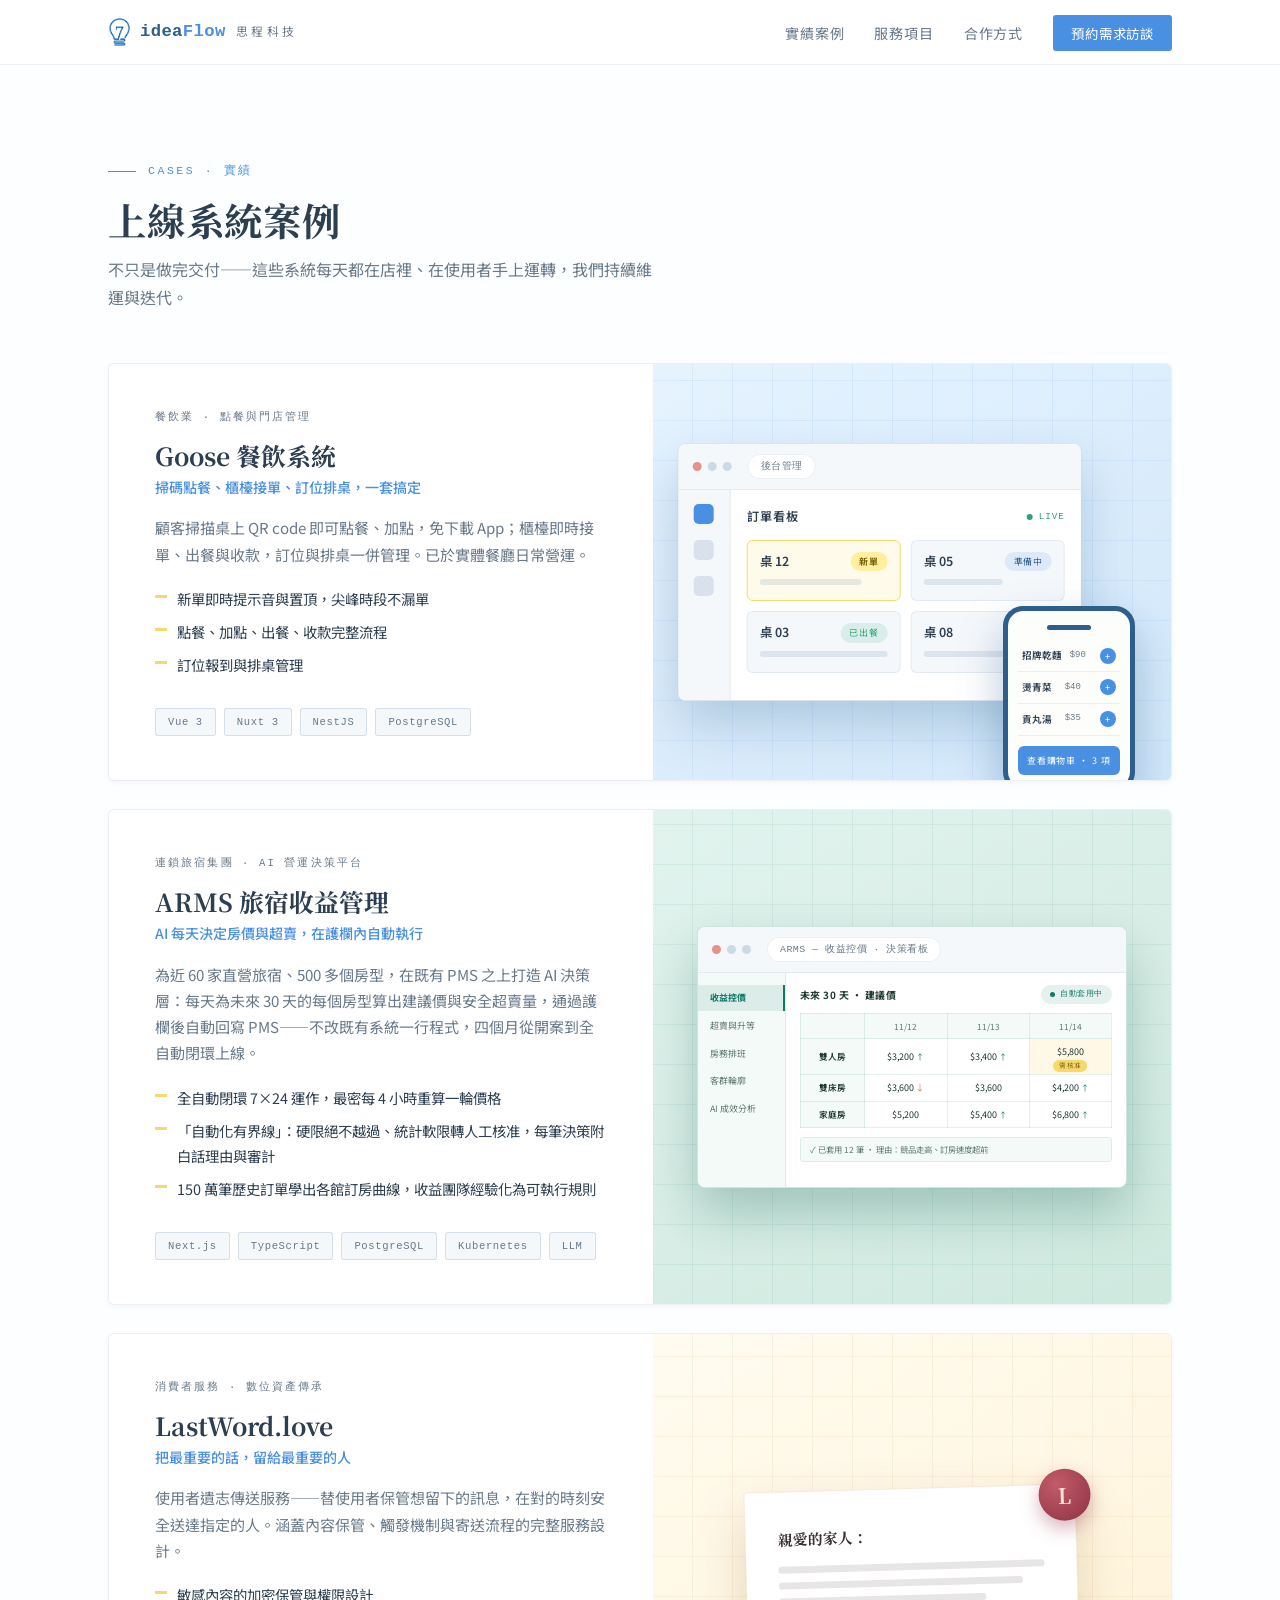
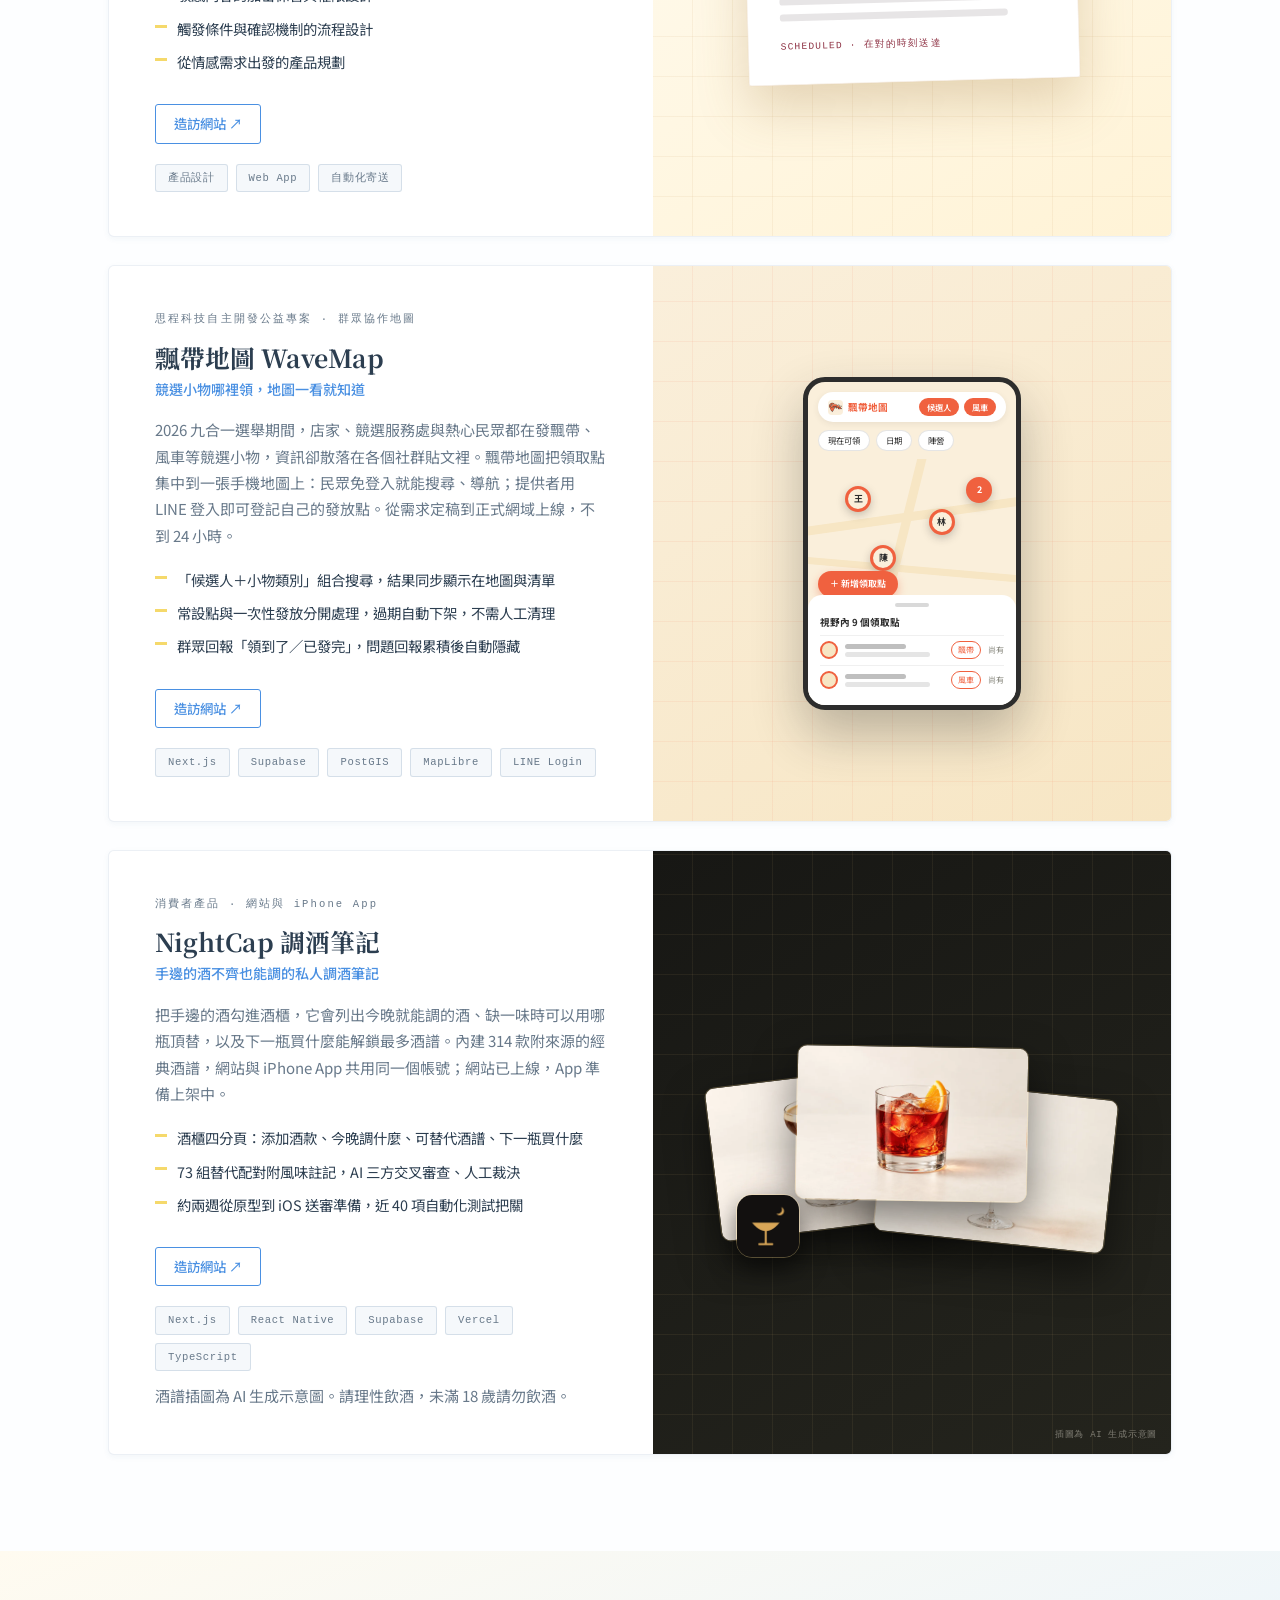
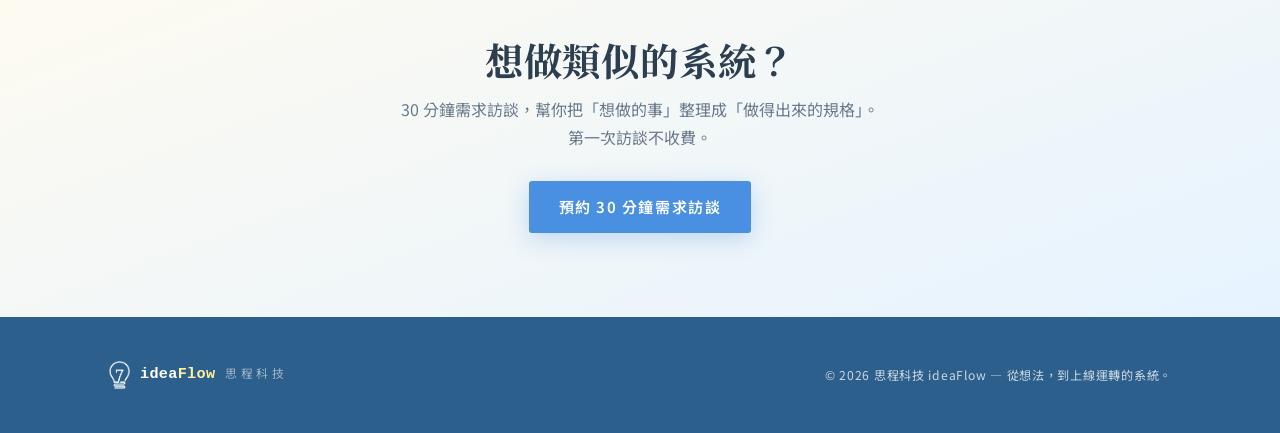
==== cases/index.html @ b265e61f "feat(cases): 首頁精選 3 案例 + /cases/ 獨立案例頁 - 首頁案例區精選 Goose、ARMS、WaveMap，加「查看全部 5 個案例」按鈕 - 新增 /cases/ 頁：全" ====
<!DOCTYPE html>
<html lang="zh-TW">
<head>
    <meta charset="UTF-8">
    <meta name="viewport" content="width=device-width, initial-scale=1.0">
    <title>上線系統案例 — 思程科技 ideaFlow</title>
    <meta name="description" content="思程科技的上線系統案例：Goose 餐飲點餐系統、ARMS 旅宿 AI 收益管理平台、LastWord.love、飄帶地圖 WaveMap 與 NightCap 調酒筆記。每個系統都在真實營運中。">
    <meta name="keywords" content="軟體開發案例,客製系統,餐飲點餐系統,旅宿收益管理,AI 系統開發,台中,ideaFlow,思程科技">
    <link rel="canonical" href="https://www.ideaflow.com.tw/cases/">

    <!-- Google Tag Manager -->
    <script>(function(w,d,s,l,i){w[l]=w[l]||[];w[l].push({'gtm.start':
    new Date().getTime(),event:'gtm.js'});var f=d.getElementsByTagName(s)[0],
    j=d.createElement(s),dl=l!='dataLayer'?'&l='+l:'';j.async=true;j.src=
    'https://www.googletagmanager.com/gtm.js?id='+i+dl;f.parentNode.insertBefore(j,f);
    })(window,document,'script','dataLayer','GTM-PHTSDS7L');</script>
    <!-- End Google Tag Manager -->

    <!-- Open Graph -->
    <meta property="og:type" content="website">
    <meta property="og:title" content="上線系統案例 — 思程科技 ideaFlow">
    <meta property="og:description" content="餐飲點餐、旅宿 AI 收益管理、消費者產品與公益地圖——每個系統都在真實營運中。">
    <meta property="og:url" content="https://www.ideaflow.com.tw/cases/">
    <meta property="og:image" content="https://www.ideaflow.com.tw/assets/og-image.png">
    <meta name="twitter:card" content="summary_large_image">

    <link rel="icon" type="image/png" sizes="32x32" href="/assets/favicon-32.png">
    <link rel="apple-touch-icon" href="/assets/apple-touch-icon.png">

    <link rel="preconnect" href="https://fonts.googleapis.com">
    <link rel="preconnect" href="https://fonts.gstatic.com" crossorigin>
    <link href="https://fonts.googleapis.com/css2?family=Noto+Sans+TC:wght@400;500;700&family=Noto+Serif+TC:wght@700&display=swap" rel="stylesheet">
    <link rel="stylesheet" href="/styles.css?v=11">
</head>
<body>
<!-- Google Tag Manager (noscript) -->
<noscript><iframe src="https://www.googletagmanager.com/ns.html?id=GTM-PHTSDS7L"
height="0" width="0" style="display:none;visibility:hidden"></iframe></noscript>
<!-- End Google Tag Manager (noscript) -->

<nav>
  <div class="nav-in">
    <a class="logo" href="/">
      <img src="/assets/logo-mark-blue.png" alt="ideaFlow logo">
      <b>idea<span>Flow</span></b><em>思程科技</em>
    </a>
    <ul class="nav-links">
      <li><a href="/cases/" aria-current="page">實績案例</a></li>
      <li><a href="/#services">服務項目</a></li>
      <li><a href="/#process">合作方式</a></li>
      <li><a href="/#contact" class="nav-cta" data-cta="nav">預約需求訪談</a></li>
    </ul>
  </div>
</nav>

<section class="cases">
  <div class="wrap">
    <div class="eyebrow reveal">CASES · 實績</div>
    <h1 class="section-title reveal">上線系統案例</h1>
    <p class="section-lede reveal">不只是做完交付——這些系統每天都在店裡、在使用者手上運轉，我們持續維運與迭代。</p>

    <div class="case-list">
      <article class="case reveal" id="goose">
        <div class="case-info">
          <span class="case-kind">餐飲業 · 點餐與門店管理</span>
          <h3>Goose 餐飲系統</h3>
          <div class="sub">掃碼點餐、櫃檯接單、訂位排桌，一套搞定</div>
          <p>顧客掃描桌上 QR code 即可點餐、加點，免下載 App；櫃檯即時接單、出餐與收款，訂位與排桌一併管理。已於實體餐廳日常營運。</p>
          <ul class="case-points">
            <li>新單即時提示音與置頂，尖峰時段不漏單</li>
            <li>點餐、加點、出餐、收款完整流程</li>
            <li>訂位報到與排桌管理</li>
          </ul>
          <div class="tags">
            <span class="tag">Vue 3</span><span class="tag">Nuxt 3</span>
            <span class="tag">NestJS</span><span class="tag">PostgreSQL</span>
          </div>
        </div>
        <div class="case-visual" aria-hidden="true">
          <div class="g-window">
            <div class="mock-bar">
              <i></i><i></i><i></i>
              <span class="mock-url">後台管理</span>
            </div>
            <div class="mock-body" style="min-height:210px">
              <div class="mock-side">
                <i class="on"></i><i></i><i></i>
              </div>
              <div class="mock-main">
                <div class="mock-head"><b>訂單看板</b><span class="mock-live">LIVE</span></div>
                <div class="order-grid">
                  <div class="order-card new">
                    <div class="order-top"><b>桌 12</b><span class="pill pill-new">新單</span></div>
                    <div class="order-line mid"></div>
                  </div>
                  <div class="order-card">
                    <div class="order-top"><b>桌 05</b><span class="pill pill-prep">準備中</span></div>
                    <div class="order-line short"></div>
                  </div>
                  <div class="order-card">
                    <div class="order-top"><b>桌 03</b><span class="pill pill-done">已出餐</span></div>
                    <div class="order-line"></div>
                  </div>
                  <div class="order-card">
                    <div class="order-top"><b>桌 08</b><span class="pill pill-prep">準備中</span></div>
                    <div class="order-line mid"></div>
                  </div>
                </div>
              </div>
            </div>
          </div>
          <div class="g-phone">
            <div class="menu-row"><span class="n">招牌乾麵</span><span class="p">$90</span><span class="add">+</span></div>
            <div class="menu-row"><span class="n">燙青菜</span><span class="p">$40</span><span class="add">+</span></div>
            <div class="menu-row"><span class="n">貢丸湯</span><span class="p">$35</span><span class="add">+</span></div>
            <div class="phone-cta">查看購物車 · 3 項</div>
          </div>
        </div>
      </article>

      <article class="case reveal" id="arms">
        <div class="case-info">
          <span class="case-kind">連鎖旅宿集團 · AI 營運決策平台</span>
          <h3>ARMS <span class="nowrap">旅宿收益管理</span></h3>
          <div class="sub">AI 每天決定房價與超賣，在護欄內自動執行</div>
          <p>為近 60 家直營旅宿、500 多個房型，在既有 PMS 之上打造 AI 決策層：每天為未來 30 天的每個房型算出建議價與安全超賣量，通過護欄後自動回寫 PMS——不改既有系統一行程式，四個月從開案到全自動閉環上線。</p>
          <ul class="case-points">
            <li>全自動閉環 7×24 運作，最密每 4 小時重算一輪價格</li>
            <li>「自動化有界線」：硬限絕不越過、統計軟限轉人工核准，每筆決策附白話理由與審計</li>
            <li>150 萬筆歷史訂單學出各館訂房曲線，收益團隊經驗化為可執行規則</li>
          </ul>
          <div class="tags">
            <span class="tag">Next.js</span><span class="tag">TypeScript</span>
            <span class="tag">PostgreSQL</span><span class="tag">Kubernetes</span>
            <span class="tag">LLM</span>
          </div>
        </div>
        <div class="case-visual arms-visual" aria-hidden="true">
          <div class="arms-window">
            <div class="mock-bar">
              <i></i><i></i><i></i>
              <span class="mock-url">ARMS — 收益控價 · 決策看板</span>
            </div>
            <div class="arms-body">
              <div class="arms-side">
                <span class="on">收益控價</span>
                <span>超賣與升等</span>
                <span>房務排班</span>
                <span>客群輪廓</span>
                <span>AI 成效分析</span>
              </div>
              <div class="arms-main">
                <div class="arms-head"><b>未來 30 天 · 建議價</b><span class="arms-auto">自動套用中</span></div>
                <table class="arms-grid">
                  <tr><th></th><th>11/12</th><th>11/13</th><th>11/14</th></tr>
                  <tr><th>雙人房</th><td>$3,200 <i class="up">↑</i></td><td>$3,400 <i class="up">↑</i></td><td class="hold">$5,800<span class="approve">需核准</span></td></tr>
                  <tr><th>雙床房</th><td>$3,600 <i class="dn">↓</i></td><td>$3,600</td><td>$4,200 <i class="up">↑</i></td></tr>
                  <tr><th>家庭房</th><td>$5,200</td><td>$5,400 <i class="up">↑</i></td><td>$6,800 <i class="up">↑</i></td></tr>
                </table>
                <div class="arms-audit">✓ 已套用 12 筆 · 理由：競品走高、訂房速度超前</div>
              </div>
            </div>
          </div>
        </div>
      </article>

      <article class="case reveal" id="lastword">
        <div class="case-info">
          <span class="case-kind">消費者服務 · 數位資產傳承</span>
          <h3>LastWord.love</h3>
          <div class="sub">把最重要的話，留給最重要的人</div>
          <p>使用者遺志傳送服務——替使用者保管想留下的訊息，在對的時刻安全送達指定的人。涵蓋內容保管、觸發機制與寄送流程的完整服務設計。</p>
          <ul class="case-points">
            <li>敏感內容的加密保管與權限設計</li>
            <li>觸發條件與確認機制的流程設計</li>
            <li>從情感需求出發的產品規劃</li>
          </ul>
          <a class="case-link" href="https://lastword.love/" target="_blank" rel="noopener" aria-label="造訪 LastWord.love 網站">造訪網站 <span aria-hidden="true">↗</span></a>
          <div class="tags">
            <span class="tag">產品設計</span><span class="tag">Web App</span>
            <span class="tag">自動化寄送</span>
          </div>
        </div>
        <div class="case-visual lwl-visual" aria-hidden="true">
          <div class="letter">
            <b>親愛的家人：</b>
            <i></i><i></i><i></i><i></i>
            <div class="send">SCHEDULED · 在對的時刻送達</div>
          </div>
        </div>
      </article>

      <article class="case reveal" id="wavemap">
        <div class="case-info">
          <span class="case-kind">思程科技自主開發公益專案 · 群眾協作地圖</span>
          <h3><span class="nowrap">飄帶地圖</span> WaveMap</h3>
          <div class="sub">競選小物哪裡領，地圖一看就知道</div>
          <p>2026 九合一選舉期間，店家、競選服務處與熱心民眾都在發飄帶、風車等競選小物，資訊卻散落在各個社群貼文裡。飄帶地圖把領取點集中到一張手機地圖上：民眾免登入就能搜尋、導航；提供者用 LINE 登入即可登記自己的發放點。從需求定稿到正式網域上線，不到 24 小時。</p>
          <ul class="case-points">
            <li>「候選人＋小物類別」組合搜尋，結果同步顯示在地圖與清單</li>
            <li>常設點與一次性發放分開處理，過期自動下架，不需人工清理</li>
            <li>群眾回報「領到了／已發完」，問題回報累積後自動隱藏</li>
          </ul>
          <a class="case-link" href="https://wavemap.tw" target="_blank" rel="noopener" aria-label="造訪飄帶地圖網站">造訪網站 <span aria-hidden="true">↗</span></a>
          <div class="tags">
            <span class="tag">Next.js</span><span class="tag">Supabase</span>
            <span class="tag">PostGIS</span><span class="tag">MapLibre</span>
            <span class="tag">LINE Login</span>
          </div>
        </div>
        <div class="case-visual wm-visual" aria-hidden="true">
          <div class="wm-phone">
            <div class="wm-search">
              <img src="/assets/wavemap-icon.png" alt="">飄帶地圖
              <span class="wm-chip">候選人</span><span class="wm-chip">風車</span>
            </div>
            <div class="wm-filters"><span>現在可領</span><span>日期</span><span>陣營</span></div>
            <div class="wm-map">
              <i class="wm-road r1"></i><i class="wm-road r2"></i><i class="wm-road r3"></i>
              <span class="wm-pin" style="left:18%;top:18%">王</span>
              <span class="wm-pin" style="left:58%;top:34%">林</span>
              <span class="wm-pin" style="left:30%;top:58%">陳</span>
              <span class="wm-pin wm-cluster" style="left:76%;top:12%">2</span>
              <div class="wm-add">＋ 新增領取點</div>
            </div>
            <div class="wm-drawer">
              <i class="wm-handle"></i>
              <b>視野內 9 個領取點</b>
              <div class="wm-row">
                <i class="wm-ava"></i>
                <span class="wm-lines"><i></i><i></i></span>
                <span class="wm-tag">飄帶</span><em>尚有</em>
              </div>
              <div class="wm-row">
                <i class="wm-ava"></i>
                <span class="wm-lines"><i></i><i></i></span>
                <span class="wm-tag">風車</span><em>尚有</em>
              </div>
            </div>
          </div>
        </div>
      </article>

      <article class="case reveal" id="nightcap">
        <div class="case-info">
          <span class="case-kind">消費者產品 · 網站與 iPhone App</span>
          <h3>NightCap 調酒筆記</h3>
          <div class="sub">手邊的酒不齊也能調的私人調酒筆記</div>
          <p>把手邊的酒勾進酒櫃，它會列出今晚就能調的酒、缺一味時可以用哪瓶頂替，以及下一瓶買什麼能解鎖最多酒譜。內建 314 款附來源的經典酒譜，網站與 iPhone App 共用同一個帳號；網站已上線，App 準備上架中。</p>
          <ul class="case-points">
            <li>酒櫃四分頁：添加酒款、今晚調什麼、可替代酒譜、下一瓶買什麼</li>
            <li>73 組替代配對附風味註記，AI 三方交叉審查、人工裁決</li>
            <li>約兩週從原型到 iOS 送審準備，近 40 項自動化測試把關</li>
          </ul>
          <a class="case-link" href="https://nightcap-wheat.vercel.app/" target="_blank" rel="noopener" aria-label="造訪 NightCap 網站">造訪網站 <span aria-hidden="true">↗</span></a>
          <div class="tags">
            <span class="tag">Next.js</span><span class="tag">React Native</span>
            <span class="tag">Supabase</span><span class="tag">Vercel</span>
            <span class="tag">TypeScript</span>
          </div>
          <p class="case-note">酒譜插圖為 AI 生成示意圖。請理性飲酒，未滿 18 歲請勿飲酒。</p>
        </div>
        <div class="case-visual nc-visual" aria-hidden="true">
          <div class="nc-cards">
            <img class="nc-card c1" src="/assets/nc-espresso.webp" alt="Espresso Martini 調酒插圖">
            <img class="nc-card c2" src="/assets/nc-negroni.webp" alt="Negroni 調酒插圖">
            <img class="nc-card c3" src="/assets/nc-spritz.webp" alt="Spritz 調酒插圖">
            <img class="nc-icon" src="/assets/nightcap-icon.png" alt="NightCap App 圖示">
          </div>
          <span class="nc-note">插圖為 AI 生成示意圖</span>
        </div>
      </article>
    </div>
  </div>
</section>

<section class="cases-cta">
  <div class="wrap">
    <h2 class="section-title">想做類似的系統？</h2>
    <p>30 分鐘需求訪談，幫你把「想做的事」整理成「做得出來的規格」。第一次訪談不收費。</p>
    <a class="btn btn-primary" href="/#contact" data-cta="cases_page">預約 30 分鐘需求訪談</a>
  </div>
</section>

<footer>
  <div class="foot-in">
    <a class="logo" href="/">
      <img src="/assets/logo-mark-white.png" alt="ideaFlow logo">
      <b>idea<span>Flow</span></b><em>思程科技</em>
    </a>
    <small>© 2026 思程科技 ideaFlow — 從想法，到上線運轉的系統。</small>
  </div>
</footer>

<script src="/script.js?v=5"></script>
</body>
</html>
---- styles.css ----
/* ============ Base ============ */
:root{
  --primary:#4A90E2;
  --primary-deep:#2C5F8B;
  --pale:#E6F3FF;
  --warm:#FFFBF0;
  --yellow:#FFEF9F;
  --yellow-deep:#F5D96B;
  --text:#2C3E50;
  --muted:#68798A;
  --white:#FFFFFF;
  --bg:#FDFEFF;
  --gray:#F5F8FB;
  --line:rgba(44,95,139,.16);
  --line-soft:rgba(44,95,139,.09);
  --serif:"Noto Serif TC","Songti TC",Georgia,serif;
  --sans:"Noto Sans TC","PingFang TC","Microsoft JhengHei",-apple-system,sans-serif;
  --mono:"SF Mono",Menlo,Consolas,monospace;
}
*{margin:0;padding:0;box-sizing:border-box}
html{scroll-behavior:smooth}
body{
  font-family:var(--sans);
  color:var(--text);
  background:var(--bg);
  line-height:1.75;
  font-size:16px;
  overflow-x:hidden;
}
::selection{background:var(--yellow);color:var(--text)}
section[id],header[id]{scroll-margin-top:72px}

.wrap{max-width:1120px;margin:0 auto;padding:0 28px}
.eyebrow{
  font-family:var(--mono);
  font-size:.72rem;
  letter-spacing:.22em;
  color:var(--primary);
  display:flex;align-items:center;gap:12px;
}
.eyebrow::before{content:"";width:28px;height:1px;background:var(--primary)}

h1,h2,h3{font-family:var(--serif);font-weight:700;line-height:1.3;text-wrap:balance}
.section-title{font-size:clamp(1.7rem,3.4vw,2.4rem);margin:14px 0 10px;letter-spacing:.02em;color:var(--text)}
.section-lede{color:var(--muted);max-width:34em}

/* ============ Nav ============ */
nav{
  position:sticky;top:0;z-index:50;
  background:rgba(255,255,255,.9);
  backdrop-filter:blur(12px);
  border-bottom:1px solid var(--line-soft);
}
.nav-in{
  max-width:1120px;margin:0 auto;padding:0 28px;
  height:64px;display:flex;align-items:center;justify-content:space-between;
}
.logo{display:flex;align-items:baseline;gap:10px;text-decoration:none}
.logo img{width:22px;height:auto;align-self:center;flex-shrink:0}
.logo b{
  font-family:var(--mono);font-size:1.08rem;color:var(--primary-deep);letter-spacing:.02em;
}
.logo b span{color:var(--primary)}
.logo em{font-style:normal;font-size:.74rem;color:var(--muted);letter-spacing:.3em}
.nav-links{display:flex;gap:30px;align-items:center;list-style:none}
.nav-links a{
  color:var(--muted);text-decoration:none;font-size:.88rem;letter-spacing:.06em;
  transition:color .2s;
}
.nav-links a:hover,.nav-links a:focus-visible{color:var(--primary-deep)}
.nav-cta{
  background:var(--primary);color:#fff!important;
  padding:8px 18px;border-radius:3px;font-size:.84rem!important;
  transition:background .2s;
}
.nav-cta:hover{background:var(--primary-deep)}
@media(max-width:820px){.nav-links li:not(:last-child){display:none}}

/* ============ Hero ============ */
.hero{
  background:linear-gradient(160deg,var(--pale) 0%,#F3F9FF 45%,var(--warm) 100%);
  position:relative;
  overflow:hidden;
}
.hero::before{
  content:"";position:absolute;inset:0;
  background:
    repeating-linear-gradient(0deg,transparent 0 47px,rgba(74,144,226,.06) 47px 48px),
    repeating-linear-gradient(90deg,transparent 0 47px,rgba(74,144,226,.06) 47px 48px);
  -webkit-mask-image:radial-gradient(ellipse 90% 80% at 30% 20%,#000 30%,transparent 75%);
  mask-image:radial-gradient(ellipse 90% 80% at 30% 20%,#000 30%,transparent 75%);
}
.hero::after{
  content:"";position:absolute;width:520px;height:520px;border-radius:50%;
  right:-140px;top:-180px;
  background:radial-gradient(circle,rgba(135,206,235,.3),transparent 65%);
}
.hero-in{
  position:relative;z-index:1;
  max-width:820px;margin:0 auto;padding:48px 28px 0;
  display:flex;flex-direction:column;align-items:center;justify-content:center;
  text-align:center;
  min-height:calc(100vh - 64px); /* 佔滿第一屏（扣掉 64px 導覽列），避免下一區探頭 */
}
.hero-in .eyebrow{justify-content:center}
.hero-in .eyebrow::after{content:"";width:28px;height:1px;background:var(--primary)}
.hero h1{
  font-size:clamp(2.1rem,4.4vw,3.15rem);
  color:var(--text);
  margin:22px 0 20px;
  letter-spacing:.03em;
}
.hero h1 .nowrap{white-space:nowrap}
.hero h1 .accent{
  color:var(--primary-deep);
  background:linear-gradient(transparent 62%,var(--yellow) 62%);
  padding:0 2px;
}
.hero p.lede{
  color:var(--muted);
  max-width:30em;font-size:1.02rem;margin:0 auto;
}
.hero-ctas{display:flex;gap:14px;margin:34px 0 44px;flex-wrap:wrap;justify-content:center}
.btn{
  display:inline-block;text-decoration:none;
  padding:13px 30px;border-radius:3px;
  font-size:.94rem;letter-spacing:.1em;
  transition:transform .2s,box-shadow .2s,background .2s;
}
.btn-primary{
  background:var(--primary);color:#fff;font-weight:600;
  box-shadow:0 6px 24px rgba(74,144,226,.3);
}
.btn-primary:hover{transform:translateY(-2px);box-shadow:0 10px 30px rgba(74,144,226,.4);background:var(--primary-deep)}
.btn-ghost{border:1px solid var(--primary);color:var(--primary-deep)}
.btn-ghost:hover{background:rgba(74,144,226,.08)}
.hero-proof{
  display:flex;gap:0;justify-content:center;border-top:1px solid var(--line);
  padding:22px 0 56px;
}
.proof-item{padding-right:40px;margin-right:40px;border-right:1px solid var(--line)}
.proof-item:last-child{border-right:none;margin-right:0;padding-right:0}
.proof-item b{
  font-family:var(--serif);font-size:1.7rem;color:var(--primary-deep);display:block;line-height:1.2;
  font-variant-numeric:tabular-nums;
}
.proof-item b i{font-style:normal;color:var(--primary);font-size:1.15rem}
.proof-item span{font-size:.78rem;color:var(--muted);letter-spacing:.12em}

/* 視窗框（案例區使用） */
.mock-bar{
  display:flex;align-items:center;gap:6px;
  padding:10px 14px;border-bottom:1px solid var(--line-soft);
  background:var(--gray);
}
.mock-bar i{width:9px;height:9px;border-radius:50%;background:rgba(44,95,139,.2)}
.mock-bar i:first-child{background:#E8918A}
.mock-url{
  margin-left:10px;font-family:var(--mono);font-size:.62rem;color:var(--muted);
  background:#fff;border:1px solid var(--line-soft);padding:3px 12px;border-radius:20px;letter-spacing:.05em;
}
.mock-body{display:flex;min-height:250px;background:#fff}
.mock-side{
  width:52px;border-right:1px solid var(--line-soft);
  padding:14px 0;display:flex;flex-direction:column;align-items:center;gap:16px;
  background:var(--gray);
}
.mock-side i{width:20px;height:20px;border-radius:5px;background:rgba(44,95,139,.14)}
.mock-side i.on{background:var(--primary)}
.mock-main{flex:1;padding:16px}
.mock-head{
  display:flex;justify-content:space-between;align-items:center;margin-bottom:12px;
}
.mock-head b{font-size:.76rem;color:var(--text);letter-spacing:.1em;font-weight:600}
.mock-live{
  font-family:var(--mono);font-size:.58rem;color:#2FA372;letter-spacing:.1em;
  display:flex;align-items:center;gap:6px;
}
.mock-live::before{
  content:"";width:6px;height:6px;border-radius:50%;background:#2FA372;
  animation:pulse 1.8s infinite;
}
@keyframes pulse{0%,100%{opacity:1}50%{opacity:.25}}
.order-grid{display:grid;grid-template-columns:1fr 1fr;gap:10px}
.order-card{
  background:var(--gray);
  border:1px solid var(--line-soft);
  border-radius:6px;padding:10px 12px;
}
.order-card.new{border-color:var(--yellow-deep);background:#FFFBEA}
.order-top{display:flex;justify-content:space-between;align-items:center;margin-bottom:7px}
.order-top b{font-size:.78rem;color:var(--text);font-weight:600}
.pill{
  font-size:.56rem;padding:2px 9px;border-radius:20px;letter-spacing:.08em;
}
.pill-new{background:var(--yellow);color:#7A5E00;font-weight:700}
.pill-prep{background:rgba(74,144,226,.14);color:var(--primary-deep)}
.pill-done{background:rgba(47,163,114,.13);color:#2FA372}
.order-line{height:6px;border-radius:3px;background:rgba(44,95,139,.12);margin:5px 0}
.order-line.short{width:62%}
.order-line.mid{width:80%}

@media(max-width:920px){
  .hero-in{padding-top:64px;min-height:0}
  .hero-proof{flex-wrap:wrap;gap:18px}
  .proof-item{padding-right:24px;margin-right:24px}
}
@media(max-width:520px){
  .hero-in .eyebrow{font-size:.6rem;letter-spacing:.14em}
  .hero-in .eyebrow::before,.hero-in .eyebrow::after{width:16px}
}

/* ============ Sections 共用 ============ */
section{padding:96px 0}
.reveal{opacity:0;transform:translateY(26px);transition:opacity .7s ease,transform .7s ease}
.reveal.in{opacity:1;transform:none}

/* ============ Cases ============ */
.cases{background:var(--bg)}
.case-list{display:grid;gap:28px;margin-top:52px}
.case{
  background:var(--white);
  border:1px solid var(--line-soft);
  border-radius:6px;
  display:grid;grid-template-columns:1.05fr 1fr;
  overflow:hidden;
  box-shadow:0 2px 6px rgba(44,95,139,.05);
  transition:box-shadow .3s,transform .3s;
}
.case:hover{box-shadow:0 18px 44px rgba(44,95,139,.13);transform:translateY(-3px)}
.case-info{padding:44px 46px;display:flex;flex-direction:column}
.case-kind{
  font-family:var(--mono);font-size:.66rem;letter-spacing:.2em;color:var(--muted);
}
.nowrap{white-space:nowrap}
.case-info h3{font-size:1.55rem;margin:12px 0 4px;color:var(--text)}
.case-info .sub{color:var(--primary);font-size:.88rem;font-weight:500;margin-bottom:16px}
.case-info p{color:var(--muted);font-size:.94rem}
.case-points{list-style:none;margin:18px 0 22px}
.case-points li{
  font-size:.9rem;padding-left:22px;position:relative;margin-bottom:8px;
}
.case-points li::before{
  content:"";position:absolute;left:0;top:.62em;
  width:12px;height:3px;background:var(--yellow-deep);
}
.tags{display:flex;flex-wrap:wrap;gap:8px;margin-top:auto}
.tag{
  font-family:var(--mono);font-size:.66rem;letter-spacing:.06em;
  border:1px solid var(--line);color:var(--muted);
  padding:4px 12px;border-radius:3px;background:var(--gray);
}

/* Goose 案例視覺 */
.case-visual{
  position:relative;min-height:380px;
  background:linear-gradient(145deg,var(--pale),#D2E8FA);
  display:flex;align-items:center;justify-content:center;
  overflow:hidden;
}
.case-visual::before{
  content:"";position:absolute;inset:0;
  background:
    repeating-linear-gradient(0deg,transparent 0 39px,rgba(74,144,226,.09) 39px 40px),
    repeating-linear-gradient(90deg,transparent 0 39px,rgba(74,144,226,.09) 39px 40px);
}
.g-window{
  position:relative;width:78%;
  background:#fff;border:1px solid var(--line);
  border-radius:8px;overflow:hidden;
  box-shadow:0 24px 50px rgba(44,95,139,.25);
  transform:translateX(-8%);
}
.g-phone{
  position:absolute;right:7%;bottom:-12px;width:132px;
  background:#FDFDFB;border-radius:20px;
  border:5px solid var(--primary-deep);
  box-shadow:0 20px 44px rgba(44,95,139,.35);
  padding:14px 10px 12px;
  z-index:2;
}
.g-phone::before{
  content:"";display:block;width:44px;height:5px;border-radius:3px;
  background:var(--primary-deep);margin:0 auto 10px;
}
.menu-row{
  display:flex;justify-content:space-between;align-items:center;
  padding:7px 4px;border-bottom:1px solid var(--line-soft);
}
.menu-row .n{font-size:.6rem;font-weight:600;color:var(--text)}
.menu-row .p{font-family:var(--mono);font-size:.56rem;color:var(--muted)}
.menu-row .add{
  width:16px;height:16px;border-radius:50%;background:var(--primary);color:#fff;
  font-size:.6rem;line-height:16px;text-align:center;flex-shrink:0;margin-left:6px;
}
.phone-cta{
  margin-top:10px;background:var(--primary);color:#fff;text-align:center;
  font-size:.56rem;letter-spacing:.1em;padding:7px 0;border-radius:6px;
}

/* LWL 案例視覺：信箋 */
.lwl-visual{
  background:linear-gradient(150deg,var(--warm),#FFF3D6);
}
.lwl-visual::before{
  background:
    repeating-linear-gradient(0deg,transparent 0 39px,rgba(200,150,90,.1) 39px 40px),
    repeating-linear-gradient(90deg,transparent 0 39px,rgba(200,150,90,.1) 39px 40px);
}
.letter{
  position:relative;width:64%;background:#fff;
  padding:34px 32px 28px;border-radius:3px;
  box-shadow:0 24px 50px rgba(150,110,50,.25);
  transform:rotate(-1.6deg);
  border:1px solid rgba(200,150,90,.18);
}
.letter::after{
  content:"L";position:absolute;right:-16px;top:-16px;
  width:52px;height:52px;border-radius:50%;
  background:radial-gradient(circle at 35% 30%,#C25B6A,#8E3244);
  color:#F7E3D8;font-family:var(--serif);font-size:1.3rem;font-weight:700;
  display:flex;align-items:center;justify-content:center;
  box-shadow:0 8px 18px rgba(142,50,68,.35);
}
.letter b{
  font-family:var(--serif);font-size:.92rem;color:#3A2E33;display:block;margin-bottom:14px;
}
.letter i{
  display:block;height:7px;border-radius:3px;background:rgba(58,46,51,.12);margin-bottom:9px;
}
.letter i:nth-child(3){width:92%}
.letter i:nth-child(4){width:78%}
.letter i:nth-child(5){width:86%}
.letter i:nth-child(6){width:48%}
.letter .send{
  margin-top:18px;font-family:var(--mono);font-size:.6rem;letter-spacing:.12em;
  color:#8E3244;
}

@media(max-width:880px){
  .case{grid-template-columns:1fr}
  .case-visual{min-height:300px;order:-1}
  .g-window{width:84%}
  .g-phone{right:4%}
}

/* ============ Services ============ */
.services{background:var(--pale)}
.svc-grid{
  display:grid;grid-template-columns:repeat(2,1fr);gap:22px;
  margin-top:52px;
}
.svc{
  background:var(--white);padding:40px 42px;
  border:1px solid var(--line-soft);border-radius:6px;
  transition:box-shadow .3s,transform .3s;
  box-shadow:0 2px 6px rgba(44,95,139,.05);
}
.svc:hover{box-shadow:0 14px 34px rgba(44,95,139,.13);transform:translateY(-3px)}
.svc .num{
  font-family:var(--mono);font-size:.68rem;color:var(--primary);letter-spacing:.15em;
  background:var(--pale);padding:3px 10px;border-radius:3px;
}
.svc h3{color:var(--text);font-size:1.28rem;margin:16px 0 4px}
.svc .q{color:var(--primary);font-size:.86rem;margin-bottom:10px;font-weight:600}
.svc p{color:var(--muted);font-size:.9rem}
@media(max-width:760px){.svc-grid{grid-template-columns:1fr}}

/* ============ Process ============ */
.process{background:var(--bg)}
.steps{
  display:grid;grid-template-columns:repeat(4,1fr);gap:26px;margin-top:56px;
  counter-reset:step;
}
.step{position:relative;padding-top:26px}
.step::before{
  counter-increment:step;
  content:"0" counter(step);
  font-family:var(--mono);font-size:.72rem;color:var(--primary);letter-spacing:.15em;
  position:absolute;top:0;left:0;
}
.step::after{
  content:"";position:absolute;top:9px;left:42px;right:-14px;height:1px;
  background:var(--line);
}
.step:last-child::after{display:none}
.step h3{font-size:1.08rem;margin-bottom:8px;color:var(--text)}
.step p{font-size:.87rem;color:var(--muted)}
@media(max-width:820px){
  .steps{grid-template-columns:1fr 1fr;gap:34px}
  .step::after{display:none}
}

/* ============ Stack ============ */
.stack{background:var(--gray);border-top:1px solid var(--line-soft);border-bottom:1px solid var(--line-soft);padding:64px 0}
.stack-in{display:flex;align-items:center;gap:48px;flex-wrap:wrap}
.stack-label{
  font-family:var(--mono);font-size:.68rem;letter-spacing:.2em;color:var(--muted);
  text-transform:uppercase;flex-shrink:0;
}
.stack-items{display:flex;gap:14px;flex-wrap:wrap}
.stack-item{
  font-family:var(--mono);font-size:.78rem;letter-spacing:.04em;
  border:1px solid var(--line);padding:8px 18px;border-radius:3px;color:var(--primary-deep);
  background:var(--white);
}

/* ============ Contact ============ */
.contact{background:linear-gradient(160deg,var(--warm),var(--pale))}
.contact-grid{display:grid;grid-template-columns:1fr 1fr;gap:64px;margin-top:52px}
.contact-note{
  border-left:3px solid var(--yellow-deep);padding-left:22px;margin:26px 0 34px;
  color:var(--muted);font-size:.92rem;
}
.c-item{margin-bottom:22px}
.c-item b{font-size:.8rem;letter-spacing:.15em;color:var(--muted);display:block;font-weight:500}
.c-item span{font-size:1.02rem}
.c-item a{color:var(--primary);text-decoration:none}
.c-item a:hover{text-decoration:underline}
form{display:grid;gap:14px}
.f-row{display:grid;grid-template-columns:1fr 1fr;gap:14px}
input,select,textarea{
  font-family:var(--sans);font-size:.92rem;color:var(--text);
  background:var(--white);border:1px solid var(--line);border-radius:3px;
  padding:13px 16px;width:100%;
}
input:focus,select:focus,textarea:focus{
  outline:2px solid var(--primary);outline-offset:-1px;border-color:var(--primary);
}
textarea{resize:vertical;min-height:120px}
.f-submit{
  background:var(--primary);color:#fff;border:none;cursor:pointer;
  padding:15px;font-size:.94rem;letter-spacing:.14em;border-radius:3px;
  transition:background .2s;
  box-shadow:0 6px 20px rgba(74,144,226,.3);
}
.f-submit:hover{background:var(--primary-deep)}
.f-submit:disabled{opacity:.65;cursor:default}
@media(max-width:820px){.contact-grid{grid-template-columns:1fr}}

/* ============ Notification ============ */
.notification{
  position:fixed;top:20px;right:20px;z-index:10000;
  color:#fff;padding:15px 20px;border-radius:8px;
  box-shadow:0 4px 12px rgba(0,0,0,.15);
  max-width:400px;
  transform:translateX(120%);
  transition:transform .3s ease;
}
.notification.show{transform:translateX(0)}
.notification-success{background:#2FA372}
.notification-error{background:#D9534F}
.notification-content{display:flex;align-items:center;gap:10px}
.notification-close{
  background:none;border:none;color:#fff;font-size:1.1rem;cursor:pointer;
  margin-left:6px;line-height:1;
}

/* ============ Footer ============ */
footer{background:var(--primary-deep);color:rgba(255,255,255,.75);padding:44px 0}
.foot-in{
  max-width:1120px;margin:0 auto;padding:0 28px;
  display:flex;justify-content:space-between;align-items:center;gap:20px;flex-wrap:wrap;
}
footer .logo b{color:#fff;font-size:.95rem}
footer .logo b span{color:var(--yellow)}
footer .logo em{color:rgba(255,255,255,.55)}
footer small{font-size:.76rem;letter-spacing:.06em}

@media(prefers-reduced-motion:reduce){
  *,*::before,*::after{animation:none!important;transition:none!important}
  .reveal{opacity:1;transform:none}
  html{scroll-behavior:auto}
}

/* ============ 案例連結與註記 ============ */
.case-link{
  display:inline-block;margin:0 0 20px;align-self:flex-start;
  font-size:.84rem;font-weight:500;color:var(--primary);text-decoration:none;
  border:1px solid var(--primary);border-radius:3px;padding:7px 18px;
  transition:background .2s,color .2s;
}
.case-link:hover{background:var(--primary);color:#fff}
.case-note{margin-top:12px;font-size:.72rem;color:var(--muted)}

/* ============ WaveMap 案例視覺（CSS 示意畫面） ============ */
.wm-visual{background:linear-gradient(150deg,#FAEFDB,#F7E6C4)}
.wm-visual::before{
  background:
    repeating-linear-gradient(0deg,transparent 0 39px,rgba(240,97,63,.08) 39px 40px),
    repeating-linear-gradient(90deg,transparent 0 39px,rgba(240,97,63,.08) 39px 40px);
}
.wm-phone{
  position:relative;width:218px;
  background:#FAEFDB;border-radius:22px;border:5px solid #2D2D2D;
  box-shadow:0 24px 50px rgba(45,45,45,.3);overflow:hidden;
}
.wm-search{
  display:flex;align-items:center;gap:5px;margin:10px 10px 8px;
  background:#fff;border-radius:20px;padding:6px 10px;
  font-size:.6rem;font-weight:700;color:#F0613F;
  box-shadow:0 2px 6px rgba(45,45,45,.08);
}
.wm-search img{width:15px;height:15px;border-radius:4px}
.wm-chip{
  background:#F0613F;color:#fff;font-size:.52rem;font-weight:500;
  padding:2px 8px;border-radius:12px;
}
.wm-search .wm-chip:first-of-type{margin-left:auto}
.wm-filters{display:flex;gap:6px;margin:0 10px 8px}
.wm-filters span{
  background:#fff;border:1px solid rgba(45,45,45,.12);border-radius:12px;
  font-size:.52rem;color:#2D2D2D;padding:2px 9px;
}
.wm-map{position:relative;height:148px;background:#FAEFDB;overflow:hidden}
.wm-road{position:absolute;background:#F7E6C4;border-radius:4px}
.wm-road.r1{width:140%;height:9px;left:-20%;top:36%;transform:rotate(-8deg)}
.wm-road.r2{width:9px;height:140%;left:44%;top:-20%;transform:rotate(14deg)}
.wm-road.r3{width:140%;height:7px;left:-20%;top:72%;transform:rotate(5deg)}
.wm-pin{
  position:absolute;width:26px;height:26px;border-radius:50%;
  background:#FAEFDB;border:3px solid #F0613F;color:#2D2D2D;
  font-size:.56rem;font-weight:700;
  display:flex;align-items:center;justify-content:center;
  box-shadow:0 3px 8px rgba(45,45,45,.25);
}
.wm-pin.wm-cluster{background:#F0613F;color:#fff}
.wm-add{
  position:absolute;left:10px;bottom:10px;
  background:#F0613F;color:#fff;font-size:.56rem;font-weight:600;
  padding:5px 12px;border-radius:16px;
  box-shadow:0 4px 10px rgba(240,97,63,.4);
}
.wm-drawer{
  position:relative;background:#fff;border-radius:14px 14px 0 0;
  padding:8px 12px 10px;margin-top:-12px;
}
.wm-handle{display:block;width:34px;height:4px;border-radius:2px;background:rgba(45,45,45,.18);margin:0 auto 7px}
.wm-drawer b{font-size:.6rem;color:#2D2D2D;display:block;margin-bottom:4px}
.wm-row{display:flex;align-items:center;gap:7px;padding:5px 0;border-top:1px solid rgba(45,45,45,.07)}
.wm-ava{width:18px;height:18px;border-radius:50%;background:#F7E6C4;border:2px solid #F0613F;flex-shrink:0}
.wm-lines{flex:1;min-width:0}
.wm-lines i{display:block;height:5px;border-radius:3px;background:rgba(45,45,45,.3);margin:3px 0;width:62%}
.wm-lines i+i{background:rgba(45,45,45,.12);width:86%}
.wm-tag{font-size:.5rem;color:#F0613F;border:1px solid #F0613F;border-radius:10px;padding:1px 6px;flex-shrink:0}
.wm-row em{font-style:normal;font-size:.5rem;color:#8A8A80;flex-shrink:0}

/* ============ NightCap 案例視覺 ============ */
.nc-visual{background:linear-gradient(150deg,#171714,#24241D)}
.nc-visual::before{
  background:
    repeating-linear-gradient(0deg,transparent 0 39px,rgba(213,183,119,.08) 39px 40px),
    repeating-linear-gradient(90deg,transparent 0 39px,rgba(213,183,119,.08) 39px 40px);
}
.nc-cards{position:relative;width:78%;max-width:400px;height:230px}
.nc-card{
  position:absolute;width:58%;border-radius:10px;
  border:1px solid rgba(213,183,119,.3);
  box-shadow:0 18px 40px rgba(0,0,0,.5);
}
.nc-card.c1{left:0;top:16%;transform:rotate(-7deg)}
.nc-card.c2{left:21%;top:4%;transform:rotate(1deg);z-index:2}
.nc-card.c3{right:0;top:22%;transform:rotate(6deg)}
.nc-icon{
  position:absolute;left:6%;bottom:4%;width:64px;border-radius:16px;
  border:1px solid rgba(213,183,119,.35);
  box-shadow:0 10px 26px rgba(0,0,0,.55);z-index:3;
}
.nc-note{
  position:absolute;right:14px;bottom:10px;
  font-family:var(--mono);font-size:.56rem;letter-spacing:.08em;
  color:rgba(238,232,219,.45);
}

/* ============ ARMS 案例視覺（CSS 示意畫面） ============ */
.arms-visual{background:linear-gradient(150deg,#E2F3EE,#CFE9DF)}
.arms-visual::before{
  background:
    repeating-linear-gradient(0deg,transparent 0 39px,rgba(15,122,103,.08) 39px 40px),
    repeating-linear-gradient(90deg,transparent 0 39px,rgba(15,122,103,.08) 39px 40px);
}
.arms-window{
  position:relative;width:86%;max-width:430px;
  background:#fff;border:1px solid rgba(15,122,103,.2);
  border-radius:8px;overflow:hidden;
  box-shadow:0 24px 50px rgba(15,90,75,.28);
}
.arms-body{display:flex;min-height:214px}
.arms-side{
  width:88px;flex-shrink:0;
  border-right:1px solid rgba(15,122,103,.1);
  background:#F4FAF8;padding:12px 0;
  display:flex;flex-direction:column;gap:2px;
}
.arms-side span{
  font-size:.56rem;color:#5F7A72;padding:5px 12px;
}
.arms-side span.on{
  color:#0F7A67;font-weight:700;background:rgba(15,122,103,.1);
  border-right:2px solid #0F7A67;
}
.arms-main{flex:1;padding:12px 14px;min-width:0}
.arms-head{display:flex;justify-content:space-between;align-items:center;margin-bottom:9px}
.arms-head b{font-size:.62rem;color:#1E3A33;letter-spacing:.05em}
.arms-auto{
  font-family:var(--mono);font-size:.52rem;color:#0F7A67;letter-spacing:.06em;
  background:rgba(15,122,103,.1);padding:2px 9px;border-radius:12px;
  display:flex;align-items:center;gap:5px;
}
.arms-auto::before{
  content:"";width:5px;height:5px;border-radius:50%;background:#0F7A67;
  animation:pulse 1.8s infinite;
}
.arms-grid{
  width:100%;border-collapse:collapse;
  font-variant-numeric:tabular-nums;
}
.arms-grid th,.arms-grid td{
  font-size:.56rem;padding:5px 4px;text-align:center;
  border:1px solid rgba(15,122,103,.1);font-weight:400;
}
.arms-grid tr:first-child th{color:#5F7A72;background:#F4FAF8;font-size:.52rem}
.arms-grid tr th:first-child{color:#1E3A33;font-weight:600;background:#F4FAF8;font-size:.54rem}
.arms-grid td{color:#1E3A33;white-space:nowrap}
.arms-grid td i{font-style:normal;font-size:.5rem}
.arms-grid td i.up{color:#0F7A67}
.arms-grid td i.dn{color:#C06A4E}
.arms-grid td.hold{background:#FFF8E6;position:relative;padding-bottom:14px}
.arms-grid .approve{
  position:absolute;left:50%;transform:translateX(-50%);bottom:2px;
  font-size:.42rem;color:#8A6A14;background:#F5D96B;
  padding:0 6px;border-radius:8px;letter-spacing:.04em;white-space:nowrap;
}
.arms-audit{
  margin-top:9px;font-size:.52rem;color:#5F7A72;
  background:#F4FAF8;border:1px solid rgba(15,122,103,.1);
  border-radius:4px;padding:4px 9px;
}
.arms-auto{white-space:nowrap}
.arms-grid tr th:first-child{white-space:nowrap}
@media(max-width:560px){
  .arms-side{display:none}
  .arms-body{min-height:0}
}

/* ============ 案例「查看全部」與案例頁 CTA ============ */
.case-more{text-align:center;margin-top:48px}
.cases-cta{
  background:linear-gradient(160deg,var(--warm),var(--pale));
  text-align:center;padding:84px 0;
}
.cases-cta .section-title{margin:0 0 10px}
.cases-cta p{color:var(--muted);max-width:30em;margin:0 auto 30px}
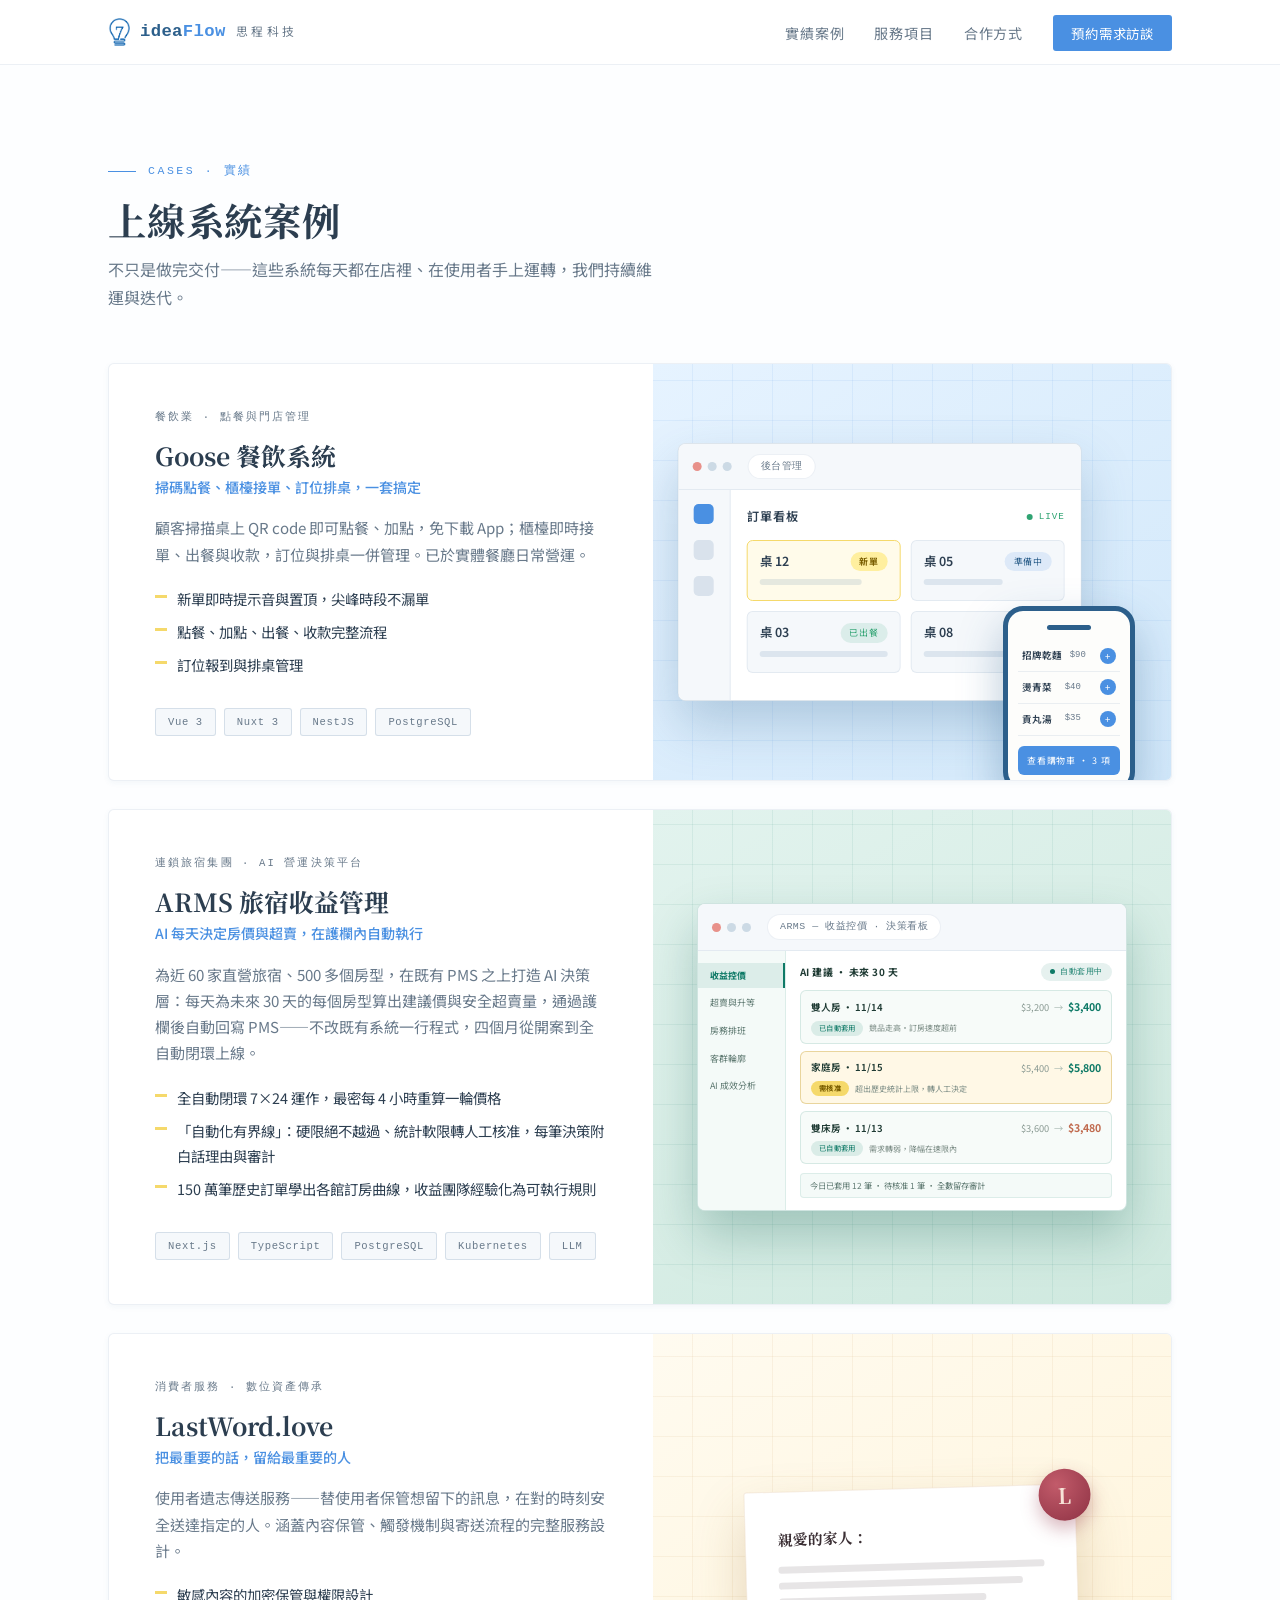
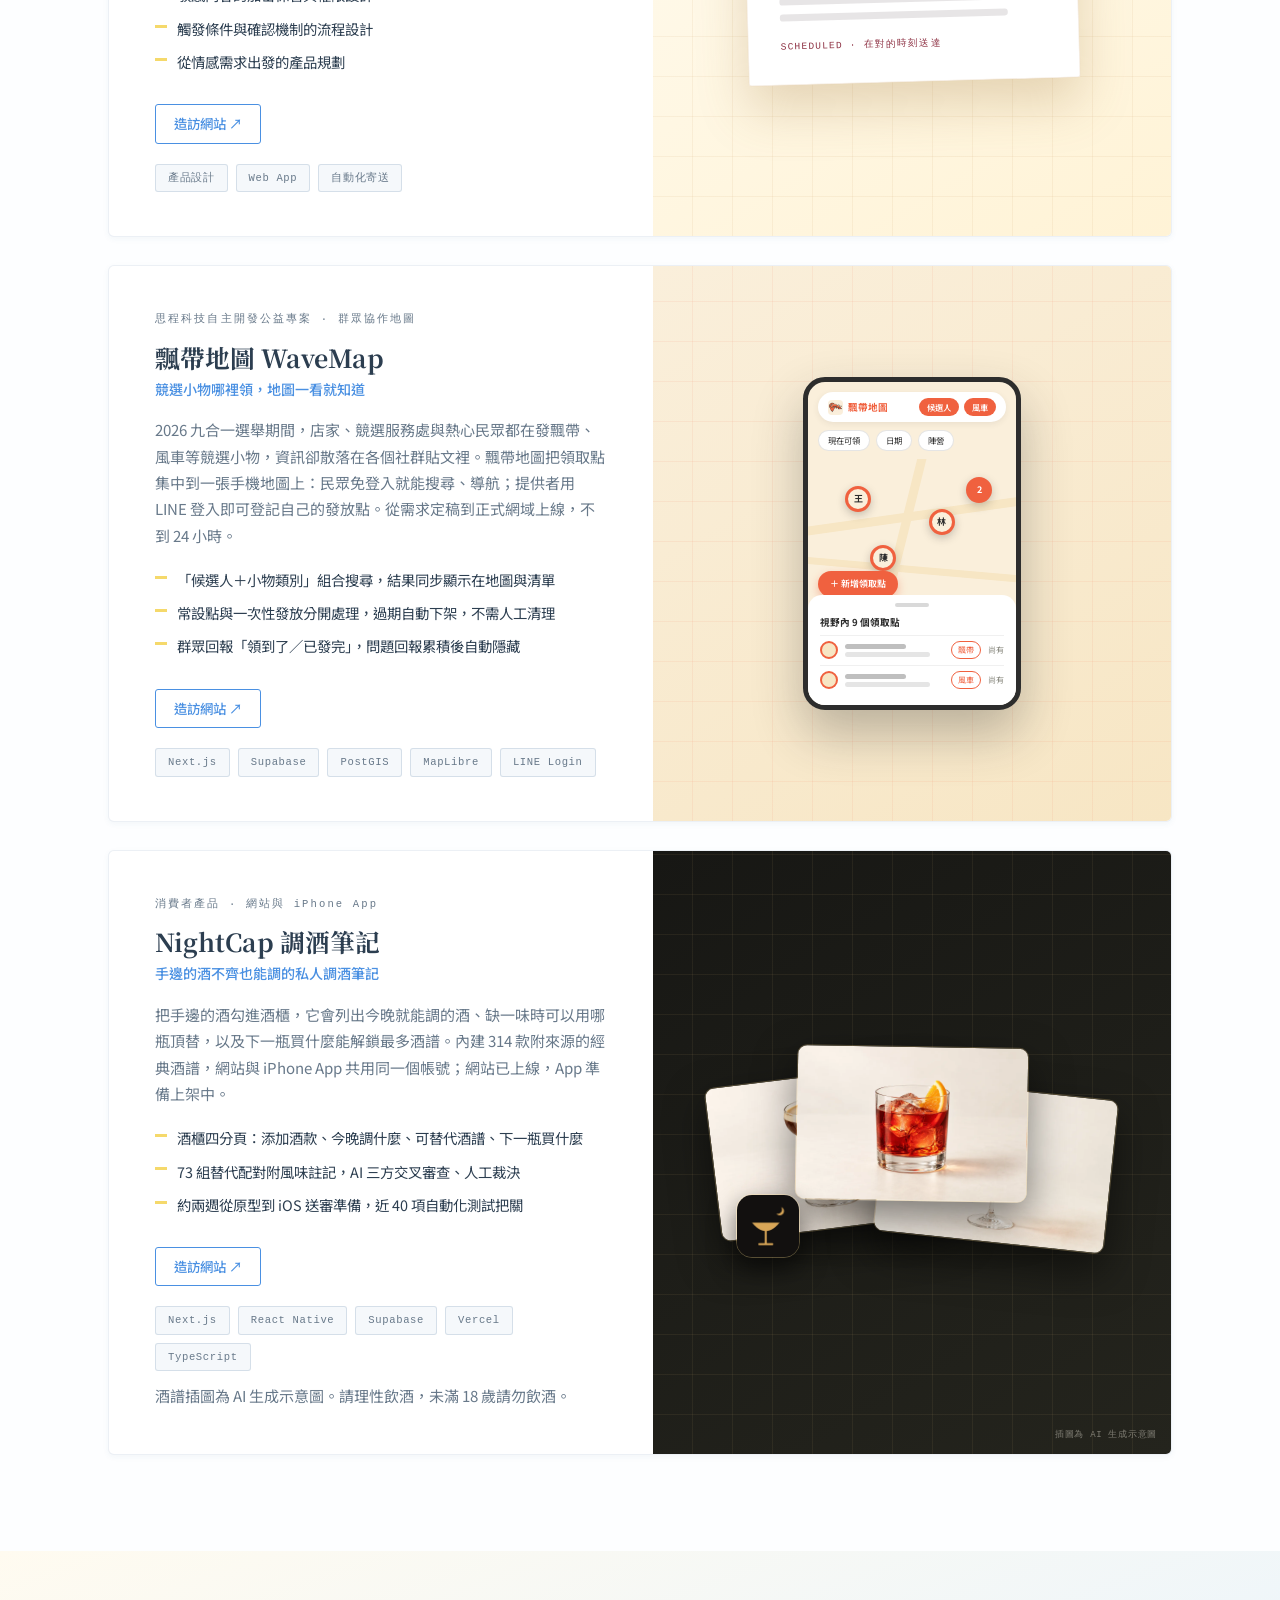
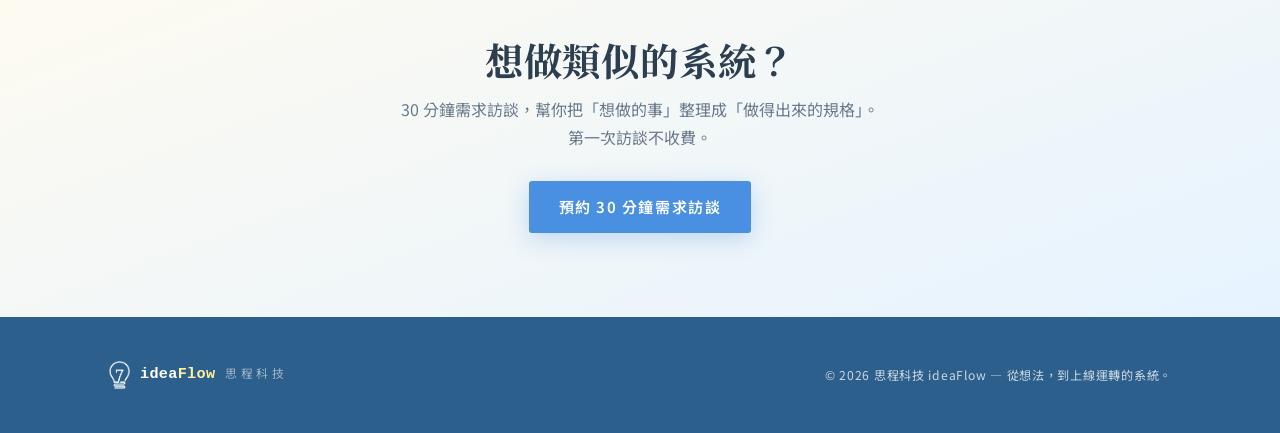
==== commit 65072aed: "feat(cases): ARMS 視覺改為 AI 決策卡流 — 取代價格矩陣表格 表格呈現有試算表感；改為三張決策卡（房型日期、舊價→新價、 已自動套用/需核准狀態、白話理由）＋審計摘要列，更貼近產" ====
--- a/cases/index.html
+++ b/cases/index.html
@@ -30,7 +30,7 @@
     <link rel="preconnect" href="https://fonts.googleapis.com">
     <link rel="preconnect" href="https://fonts.gstatic.com" crossorigin>
     <link href="https://fonts.googleapis.com/css2?family=Noto+Sans+TC:wght@400;500;700&family=Noto+Serif+TC:wght@700&display=swap" rel="stylesheet">
-    <link rel="stylesheet" href="/styles.css?v=11">
+    <link rel="stylesheet" href="/styles.css?v=12">
 </head>
 <body>
 <!-- Google Tag Manager (noscript) -->
@@ -150,14 +150,22 @@
                 <span>AI 成效分析</span>
               </div>
               <div class="arms-main">
-                <div class="arms-head"><b>未來 30 天 · 建議價</b><span class="arms-auto">自動套用中</span></div>
-                <table class="arms-grid">
-                  <tr><th></th><th>11/12</th><th>11/13</th><th>11/14</th></tr>
-                  <tr><th>雙人房</th><td>$3,200 <i class="up">↑</i></td><td>$3,400 <i class="up">↑</i></td><td class="hold">$5,800<span class="approve">需核准</span></td></tr>
-                  <tr><th>雙床房</th><td>$3,600 <i class="dn">↓</i></td><td>$3,600</td><td>$4,200 <i class="up">↑</i></td></tr>
-                  <tr><th>家庭房</th><td>$5,200</td><td>$5,400 <i class="up">↑</i></td><td>$6,800 <i class="up">↑</i></td></tr>
-                </table>
-                <div class="arms-audit">✓ 已套用 12 筆 · 理由：競品走高、訂房速度超前</div>
+                <div class="arms-head"><b>AI 建議 · 未來 30 天</b><span class="arms-auto">自動套用中</span></div>
+                <div class="arms-feed">
+                  <div class="arms-card">
+                    <div class="arms-row1"><b>雙人房 · 11/14</b><span class="arms-price">$3,200 <i>→</i> <em class="up">$3,400</em></span></div>
+                    <div class="arms-row2"><span class="arms-pill ok">已自動套用</span>競品走高・訂房速度超前</div>
+                  </div>
+                  <div class="arms-card hold">
+                    <div class="arms-row1"><b>家庭房 · 11/15</b><span class="arms-price">$5,400 <i>→</i> <em class="up">$5,800</em></span></div>
+                    <div class="arms-row2"><span class="arms-pill warn">需核准</span>超出歷史統計上限，轉人工決定</div>
+                  </div>
+                  <div class="arms-card">
+                    <div class="arms-row1"><b>雙床房 · 11/13</b><span class="arms-price">$3,600 <i>→</i> <em class="dn">$3,480</em></span></div>
+                    <div class="arms-row2"><span class="arms-pill ok">已自動套用</span>需求轉弱，降幅在速限內</div>
+                  </div>
+                </div>
+                <div class="arms-audit">今日已套用 12 筆 · 待核准 1 筆 · 全數留存審計</div>
               </div>
             </div>
           </div>
--- a/styles.css
+++ b/styles.css
@@ -611,33 +611,38 @@
   content:"";width:5px;height:5px;border-radius:50%;background:#0F7A67;
   animation:pulse 1.8s infinite;
 }
-.arms-grid{
-  width:100%;border-collapse:collapse;
+.arms-feed{display:flex;flex-direction:column;gap:7px}
+.arms-card{
+  background:#F7FBF9;border:1px solid rgba(15,122,103,.14);
+  border-radius:6px;padding:7px 10px;
+}
+.arms-card.hold{background:#FFF8E6;border-color:rgba(199,160,48,.4)}
+.arms-row1{display:flex;justify-content:space-between;align-items:center;gap:8px;flex-wrap:wrap}
+.arms-row1 b{font-size:.6rem;color:#1E3A33;font-weight:600;white-space:nowrap}
+.arms-price{
+  font-size:.58rem;color:#8A9A93;white-space:nowrap;
   font-variant-numeric:tabular-nums;
 }
-.arms-grid th,.arms-grid td{
-  font-size:.56rem;padding:5px 4px;text-align:center;
-  border:1px solid rgba(15,122,103,.1);font-weight:400;
-}
-.arms-grid tr:first-child th{color:#5F7A72;background:#F4FAF8;font-size:.52rem}
-.arms-grid tr th:first-child{color:#1E3A33;font-weight:600;background:#F4FAF8;font-size:.54rem}
-.arms-grid td{color:#1E3A33;white-space:nowrap}
-.arms-grid td i{font-style:normal;font-size:.5rem}
-.arms-grid td i.up{color:#0F7A67}
-.arms-grid td i.dn{color:#C06A4E}
-.arms-grid td.hold{background:#FFF8E6;position:relative;padding-bottom:14px}
-.arms-grid .approve{
-  position:absolute;left:50%;transform:translateX(-50%);bottom:2px;
-  font-size:.42rem;color:#8A6A14;background:#F5D96B;
-  padding:0 6px;border-radius:8px;letter-spacing:.04em;white-space:nowrap;
-}
+.arms-price i{font-style:normal;color:#A8B8B1;margin:0 3px}
+.arms-price em{font-style:normal;font-weight:700;font-size:.66rem}
+.arms-price em.up{color:#0F7A67}
+.arms-price em.dn{color:#C06A4E}
+.arms-row2{
+  display:flex;align-items:center;gap:6px;margin-top:4px;
+  font-size:.5rem;color:#7A8B84;
+}
+.arms-pill{
+  font-size:.46rem;padding:1px 8px;border-radius:10px;
+  letter-spacing:.04em;flex-shrink:0;white-space:nowrap;
+}
+.arms-pill.ok{background:rgba(15,122,103,.12);color:#0F7A67}
+.arms-pill.warn{background:#F5D96B;color:#7A5E00;font-weight:700}
 .arms-audit{
   margin-top:9px;font-size:.52rem;color:#5F7A72;
   background:#F4FAF8;border:1px solid rgba(15,122,103,.1);
   border-radius:4px;padding:4px 9px;
 }
 .arms-auto{white-space:nowrap}
-.arms-grid tr th:first-child{white-space:nowrap}
 @media(max-width:560px){
   .arms-side{display:none}
   .arms-body{min-height:0}
